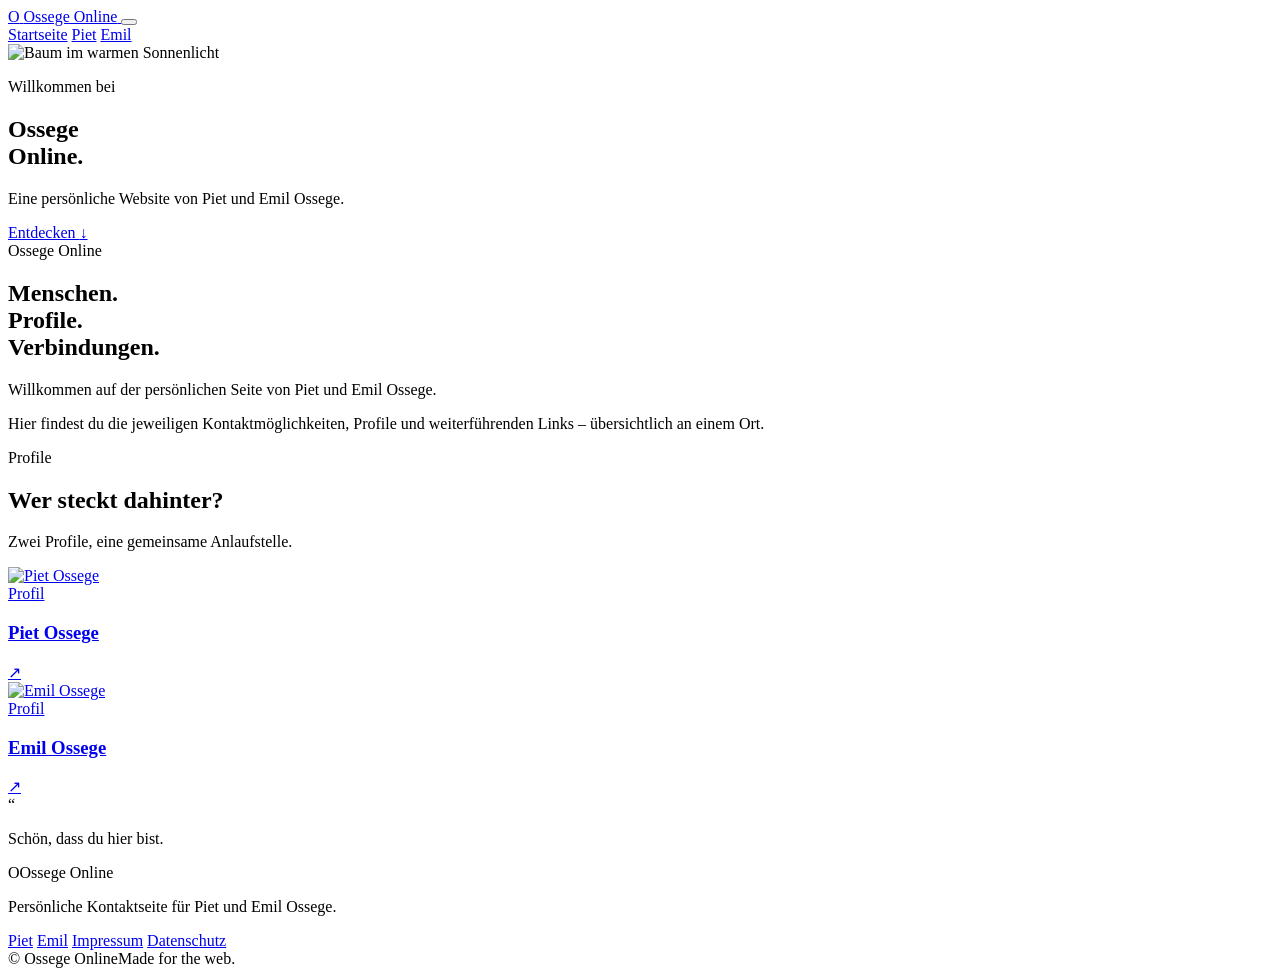
==== index.html @ 1d931904 "Add files via upload" ====
<!doctype html>
<html lang="de">
<head>
  <meta charset="utf-8">
  <meta name="viewport" content="width=device-width, initial-scale=1">
  <meta name="theme-color" content="#0b0b0c">
  <meta name="description" content="Ossege Online – die persönliche Website von Piet und Emil Ossege.">
  <title>Ossege Online</title>
  <link rel="stylesheet" href="css/style.css">
</head>
<body>
  <header class="site-header" id="site-header">
    <nav class="nav shell" aria-label="Hauptnavigation">
      <a class="brand" href="index.html" aria-label="Ossege Online Startseite">
        <span class="brand-mark" aria-hidden="true">O</span>
        <span>Ossege Online</span>
      </a>
      <button class="nav-toggle" type="button" aria-expanded="false" aria-controls="nav-links" aria-label="Menü öffnen">
        <span></span><span></span>
      </button>
      <div class="nav-links" id="nav-links">
        <a href="index.html">Startseite</a>
        <a href="kontakt-piet.html">Piet</a>
        <a href="kontakt-emil.html">Emil</a>
      </div>
    </nav>
  </header>

  <main>
    <section class="hero">
      <img class="hero-image" src="assets/images/cropped-baum.png" alt="Baum im warmen Sonnenlicht" fetchpriority="high">
      <div class="hero-scrim"></div>
      <div class="hero-content shell reveal">
        <p class="eyebrow">Willkommen bei</p>
        <h1>Ossege<br><span>Online.</span></h1>
        <p class="hero-copy">Eine persönliche Website von Piet und Emil Ossege.</p>
        <a class="pill-button pill-button-light" href="#personen">Entdecken <span aria-hidden="true">↓</span></a>
      </div>
      <div class="hero-scroll" aria-hidden="true"><span></span></div>
    </section>

    <section class="intro section shell reveal">
      <div class="section-kicker">Ossege Online</div>
      <div class="intro-grid">
        <h2>Menschen.<br>Profile.<br>Verbindungen.</h2>
        <div>
          <p class="lead">Willkommen auf der persönlichen Seite von Piet und Emil Ossege.</p>
          <p>Hier findest du die jeweiligen Kontaktmöglichkeiten, Profile und weiterführenden Links – übersichtlich an einem Ort.</p>
        </div>
      </div>
    </section>

    <section class="people section" id="personen">
      <div class="shell">
        <div class="section-heading reveal">
          <div>
            <div class="section-kicker">Profile</div>
            <h2>Wer steckt dahinter?</h2>
          </div>
          <p>Zwei Profile, eine gemeinsame Anlaufstelle.</p>
        </div>

        <div class="profile-grid">
          <a class="profile-card reveal" href="kontakt-piet.html">
            <div class="profile-image-wrap"><img src="assets/images/piet.png" alt="Piet Ossege"></div>
            <div class="profile-card-body">
              <div><span class="small-label">Profil</span><h3>Piet Ossege</h3></div>
              <span class="circle-arrow" aria-hidden="true">↗</span>
            </div>
          </a>
          <a class="profile-card reveal reveal-delay" href="kontakt-emil.html">
            <div class="profile-image-wrap"><img src="assets/images/emil.png" alt="Emil Ossege"></div>
            <div class="profile-card-body">
              <div><span class="small-label">Profil</span><h3>Emil Ossege</h3></div>
              <span class="circle-arrow" aria-hidden="true">↗</span>
            </div>
          </a>
        </div>
      </div>
    </section>

    <section class="quote section shell reveal">
      <div class="quote-card">
        <span class="quote-mark">“</span>
        <p>Schön, dass du hier bist.</p>
      </div>
    </section>
  </main>

  <footer class="footer">
    <div class="shell footer-main">
      <div>
        <div class="brand footer-brand"><span class="brand-mark">O</span><span>Ossege Online</span></div>
        <p class="footer-note">Persönliche Kontaktseite für Piet und Emil Ossege.</p>
      </div>
      <div class="footer-links">
        <a href="kontakt-piet.html">Piet</a>
        <a href="kontakt-emil.html">Emil</a>
        <a href="impressum.html">Impressum</a>
        <a href="datenschutz.html">Datenschutz</a>
      </div>
    </div>
    <div class="shell footer-bottom"><span>© <span data-year></span> Ossege Online</span><span>Made for the web.</span></div>
  </footer>

  <script src="js/main.js"></script>
</body>
</html>
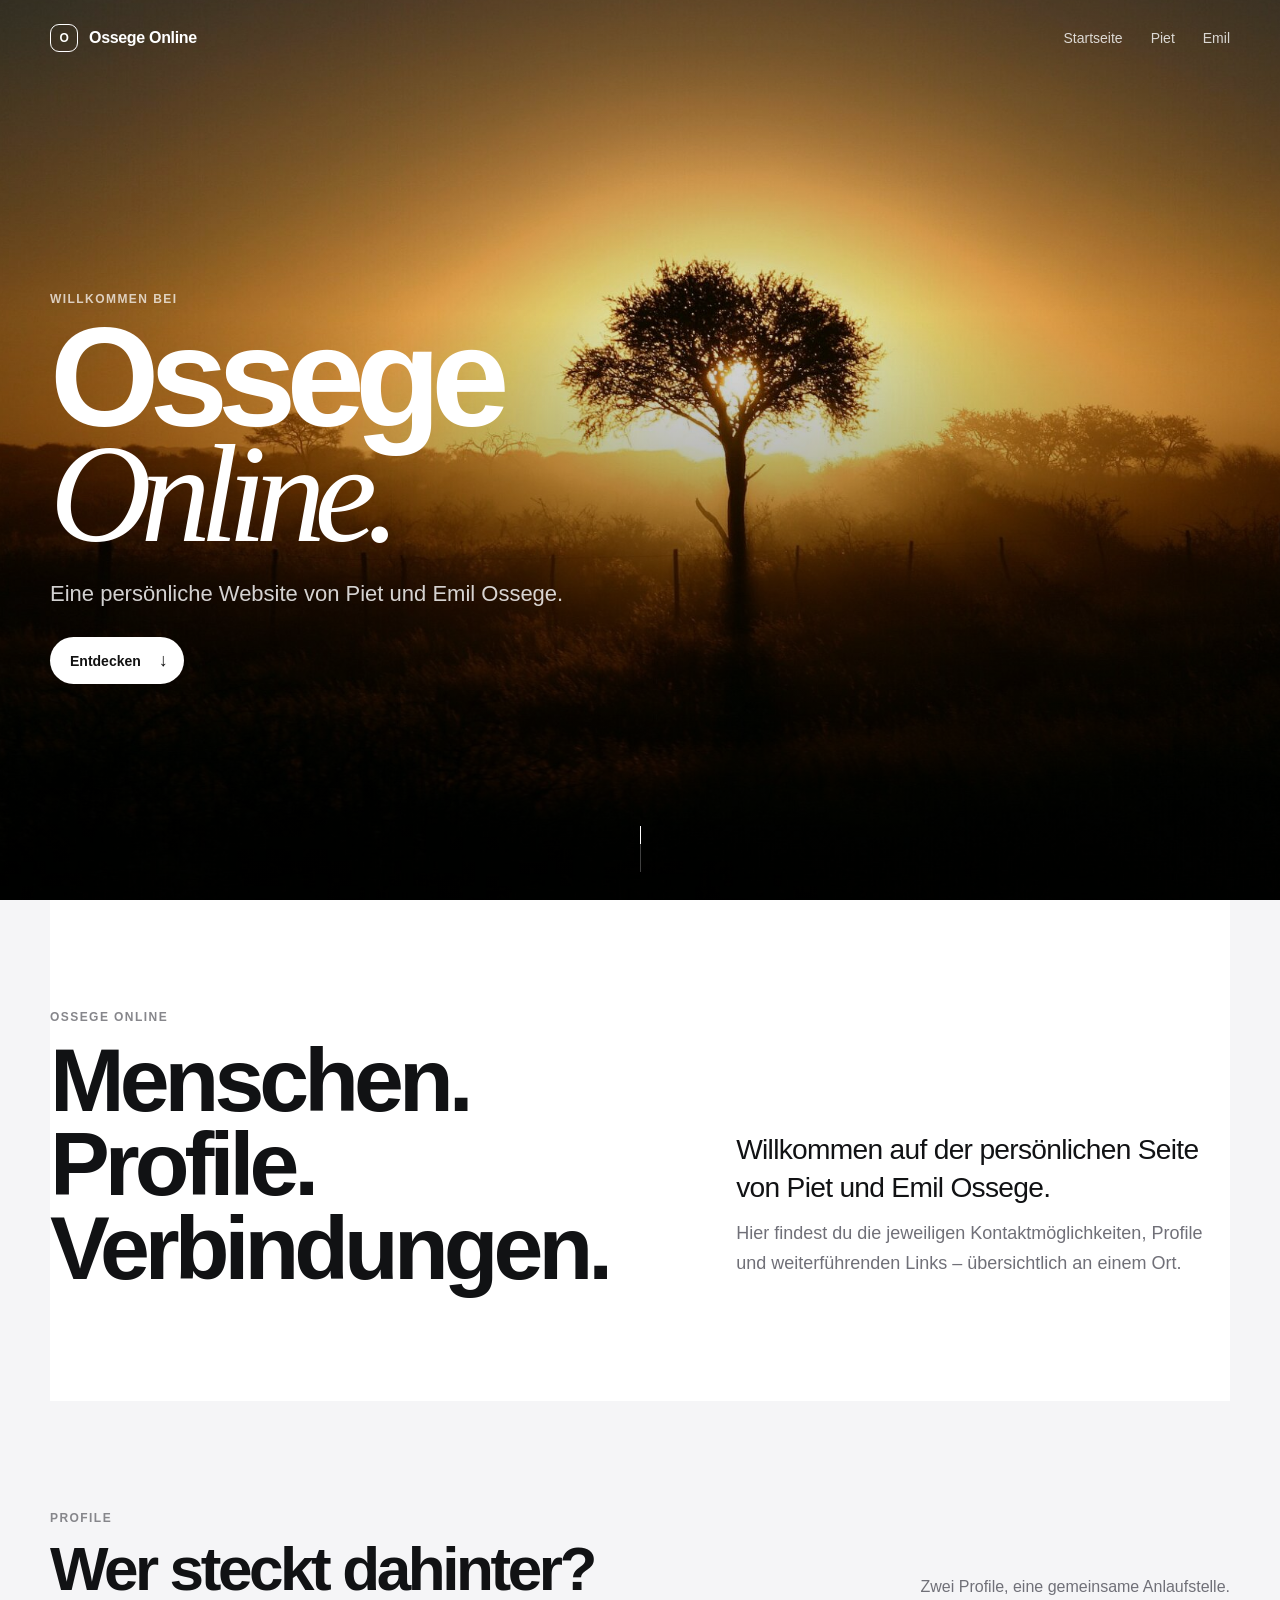
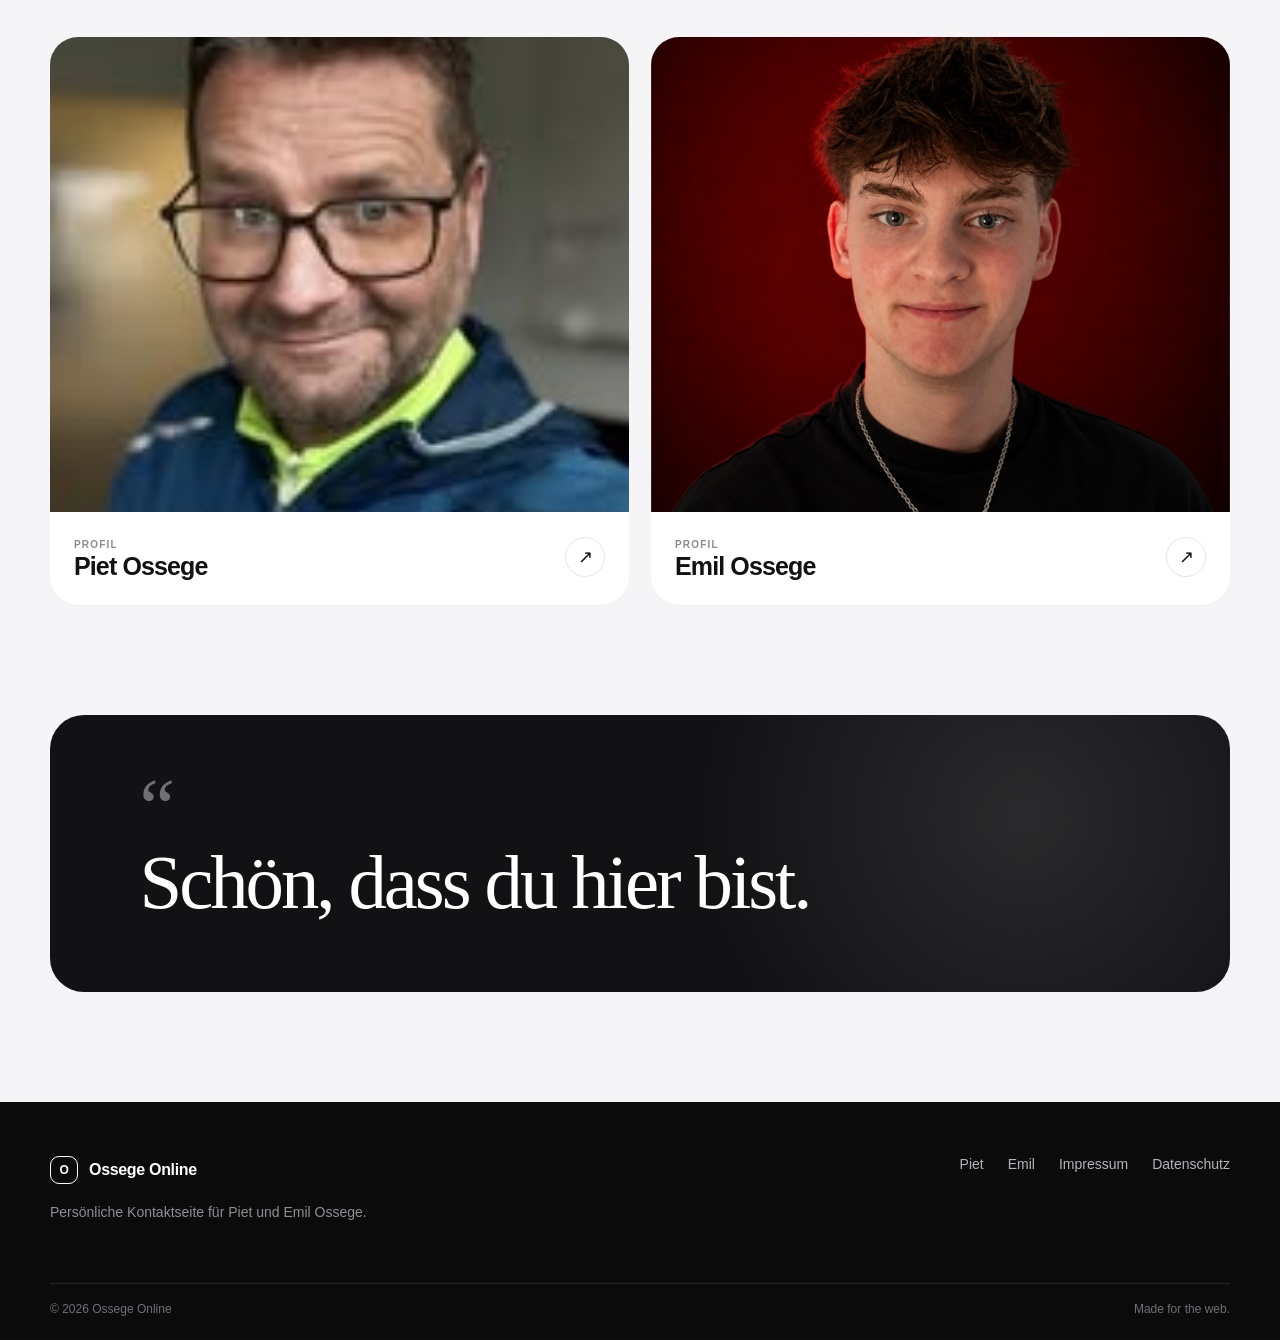
==== commit 83ad8e53: "Add files via upload" ====
--- a/index.html
+++ b/index.html
@@ -6,7 +6,7 @@
   <meta name="theme-color" content="#0b0b0c">
   <meta name="description" content="Ossege Online – die persönliche Website von Piet und Emil Ossege.">
   <title>Ossege Online</title>
-  <link rel="stylesheet" href="css/style.css">
+  <link rel="stylesheet" href="style.css">
 </head>
 <body>
   <header class="site-header" id="site-header">
@@ -28,7 +28,7 @@
 
   <main>
     <section class="hero">
-      <img class="hero-image" src="assets/images/cropped-baum.png" alt="Baum im warmen Sonnenlicht" fetchpriority="high">
+      <img class="hero-image" src="cropped-baum.png" alt="Baum im warmen Sonnenlicht" fetchpriority="high">
       <div class="hero-scrim"></div>
       <div class="hero-content shell reveal">
         <p class="eyebrow">Willkommen bei</p>
@@ -62,14 +62,14 @@
 
         <div class="profile-grid">
           <a class="profile-card reveal" href="kontakt-piet.html">
-            <div class="profile-image-wrap"><img src="assets/images/piet.png" alt="Piet Ossege"></div>
+            <div class="profile-image-wrap"><img src="piet.png" alt="Piet Ossege"></div>
             <div class="profile-card-body">
               <div><span class="small-label">Profil</span><h3>Piet Ossege</h3></div>
               <span class="circle-arrow" aria-hidden="true">↗</span>
             </div>
           </a>
           <a class="profile-card reveal reveal-delay" href="kontakt-emil.html">
-            <div class="profile-image-wrap"><img src="assets/images/emil.png" alt="Emil Ossege"></div>
+            <div class="profile-image-wrap"><img src="emil.png" alt="Emil Ossege"></div>
             <div class="profile-card-body">
               <div><span class="small-label">Profil</span><h3>Emil Ossege</h3></div>
               <span class="circle-arrow" aria-hidden="true">↗</span>
@@ -103,6 +103,6 @@
     <div class="shell footer-bottom"><span>© <span data-year></span> Ossege Online</span><span>Made for the web.</span></div>
   </footer>
 
-  <script src="js/main.js"></script>
+  <script src="main.js"></script>
 </body>
 </html>
--- a/style.css
+++ b/style.css
@@ -0,0 +1,12 @@
+:root{
+  --bg:#f5f5f7;--surface:#fff;--ink:#111214;--muted:#707078;--line:rgba(17,18,20,.10);
+  --dark:#0b0b0c;--dark-2:#161619;--white:#fff;--radius:28px;--shadow:0 24px 70px rgba(0,0,0,.10);
+  --serif:Georgia,"Times New Roman",serif;--sans:-apple-system,BlinkMacSystemFont,"SF Pro Display","SF Pro Text",Inter,Segoe UI,Roboto,Helvetica,Arial,sans-serif;
+}
+*{box-sizing:border-box}html{scroll-behavior:smooth}body{margin:0;background:var(--bg);color:var(--ink);font-family:var(--sans);-webkit-font-smoothing:antialiased}body.menu-open{overflow:hidden}img{display:block;max-width:100%}a{color:inherit;text-decoration:none}.shell{width:min(1180px,calc(100% - 48px));margin-inline:auto}.site-header{position:absolute;top:0;left:0;right:0;z-index:20;color:#fff}.site-header.solid{position:relative;background:rgba(11,11,12,.92);backdrop-filter:saturate(160%) blur(18px)}.nav{height:76px;display:flex;align-items:center;justify-content:space-between}.brand{display:inline-flex;align-items:center;gap:11px;font-weight:700;letter-spacing:-.02em}.brand-mark{width:28px;height:28px;border:1px solid currentColor;border-radius:9px;display:grid;place-items:center;font-size:12px}.nav-links{display:flex;align-items:center;gap:28px;font-size:14px;color:rgba(255,255,255,.80)}.nav-links a{transition:color .2s ease}.nav-links a:hover,.nav-links a[aria-current="page"]{color:#fff}.nav-toggle{display:none}
+.hero{position:relative;min-height:100svh;display:flex;align-items:center;overflow:hidden;background:#151515;color:#fff}.hero-image{position:absolute;inset:0;width:100%;height:100%;object-fit:cover;object-position:center center;transform:scale(1.02)}.hero-scrim{position:absolute;inset:0;background:linear-gradient(180deg,rgba(0,0,0,.28) 0%,rgba(0,0,0,.12) 35%,rgba(0,0,0,.72) 100%)}.hero-content{position:relative;z-index:1;padding-top:76px}.eyebrow,.section-kicker,.small-label{font-size:12px;font-weight:700;letter-spacing:.12em;text-transform:uppercase}.hero .eyebrow{color:rgba(255,255,255,.72);margin:0 0 14px}.hero h1{font-size:clamp(64px,11vw,144px);line-height:.82;letter-spacing:-.07em;margin:0;max-width:900px}.hero h1 span{font-family:var(--serif);font-style:italic;font-weight:400;letter-spacing:-.08em}.hero-copy{font-size:clamp(17px,2vw,22px);max-width:520px;color:rgba(255,255,255,.82);margin:30px 0}.pill-button{display:inline-flex;align-items:center;gap:18px;padding:13px 16px 13px 20px;border-radius:999px;font-size:14px;font-weight:650;transition:transform .25s ease,background .25s ease}.pill-button:hover{transform:translateY(-2px)}.pill-button-light{background:#fff;color:#111}.pill-button span{font-size:18px}.hero-scroll{position:absolute;left:50%;bottom:28px;z-index:2;width:1px;height:46px;background:rgba(255,255,255,.25);overflow:hidden}.hero-scroll span{display:block;width:100%;height:18px;background:#fff;animation:scrollLine 1.8s ease-in-out infinite}.section{padding-block:110px}.intro{background:#fff}.section-kicker{color:#86868b;margin-bottom:14px}.intro-grid{display:grid;grid-template-columns:1.05fr .95fr;gap:10vw;align-items:end}.intro h2,.section-heading h2,.contact-hero h1,.soft-panel h2,.legal h1{margin:0;letter-spacing:-.055em}.intro h2{font-size:clamp(46px,7vw,90px);line-height:.94}.intro p{font-size:18px;line-height:1.65;color:var(--muted);margin:0 0 12px}.intro .lead,.contact-hero .lead{font-size:clamp(21px,2.2vw,29px);line-height:1.35;color:var(--ink);letter-spacing:-.025em}.people{background:#f5f5f7}.section-heading{display:flex;justify-content:space-between;gap:40px;align-items:end;margin-bottom:38px}.section-heading h2{font-size:clamp(38px,5vw,62px);line-height:.98}.section-heading>p{max-width:310px;color:var(--muted);margin:0;line-height:1.5}.profile-grid{display:grid;grid-template-columns:1fr 1fr;gap:22px}.profile-card{background:#fff;border-radius:var(--radius);overflow:hidden;box-shadow:0 1px 0 rgba(0,0,0,.03);transition:transform .45s cubic-bezier(.2,.7,.2,1),box-shadow .45s ease}.profile-card:hover{transform:translateY(-7px);box-shadow:var(--shadow)}.profile-image-wrap{aspect-ratio:1.22/1;overflow:hidden;background:#ddd}.profile-image-wrap img{width:100%;height:100%;object-fit:cover;transition:transform .75s cubic-bezier(.2,.7,.2,1)}.profile-card:hover .profile-image-wrap img{transform:scale(1.035)}.profile-card-body{display:flex;justify-content:space-between;align-items:center;padding:22px 24px 24px}.small-label{color:#8a8a90;font-size:10px;margin-bottom:7px}.profile-card h3{margin:0;font-size:25px;letter-spacing:-.035em}.circle-arrow{width:40px;height:40px;border:1px solid var(--line);border-radius:50%;display:grid;place-items:center;font-size:18px;transition:transform .25s ease,background .25s ease}.profile-card:hover .circle-arrow{transform:rotate(8deg);background:#111;color:#fff}.quote{padding-top:0;background:#f5f5f7}.quote-card{background:#121214;color:#fff;border-radius:34px;padding:70px 7vw;position:relative;overflow:hidden}.quote-card:after{content:"";position:absolute;inset:auto -15% -75% auto;width:65%;aspect-ratio:1;border-radius:50%;background:radial-gradient(circle,rgba(255,255,255,.10),transparent 60%)}.quote-mark{display:block;font-family:var(--serif);font-size:80px;line-height:.55;color:rgba(255,255,255,.4)}.quote-card p{position:relative;z-index:1;margin:16px 0 0;font-family:var(--serif);font-size:clamp(38px,6vw,82px);letter-spacing:-.04em;line-height:1}
+.contact-hero{padding-top:70px;background:#fff}.contact-hero-grid{display:grid;grid-template-columns:1fr .72fr;gap:9vw;align-items:center;min-height:620px}.contact-hero h1{font-size:clamp(70px,10vw,130px);line-height:.84}.portrait-card{aspect-ratio:1/1;max-width:530px;margin-left:auto;border-radius:34px;overflow:hidden;background:#ddd;box-shadow:var(--shadow)}.portrait-card img{width:100%;height:100%;object-fit:cover}.contact-links{background:#f5f5f7}.link-list{border-top:1px solid var(--line)}.link-row{display:flex;align-items:center;justify-content:space-between;padding:22px 0;border-bottom:1px solid var(--line);font-size:clamp(20px,2.5vw,30px);letter-spacing:-.035em;transition:padding .28s ease;color:#141416}.link-row span:last-child{font-size:24px;color:#8a8a90}.link-row:hover{padding-left:10px;padding-right:10px}.contact-note{padding-top:0;background:#f5f5f7}.soft-panel{background:#fff;border-radius:34px;padding:56px}.soft-panel h2{font-size:clamp(42px,6vw,76px);line-height:.95;margin-bottom:22px}.soft-panel p{max-width:650px;color:var(--muted);font-size:18px;line-height:1.6;margin:0}
+.legal{min-height:70svh;background:#fff}.legal h1{font-size:clamp(56px,8vw,96px);line-height:.9;margin-bottom:45px}.legal-copy{max-width:760px;color:#4b4b52;font-size:17px;line-height:1.8}.legal-copy strong{color:#17171a}.footer{background:#0b0b0c;color:#fff;padding:54px 0 24px}.footer-main{display:flex;justify-content:space-between;gap:50px}.footer-brand{color:#fff}.footer-note{color:#8e8e95;max-width:340px;line-height:1.5;margin:18px 0 0;font-size:14px}.footer-links{display:flex;flex-wrap:wrap;gap:12px 24px;align-content:flex-start}.footer-links a{color:#b3b3ba;font-size:14px}.footer-links a:hover{color:#fff}.footer-bottom{margin-top:60px;padding-top:18px;border-top:1px solid rgba(255,255,255,.10);display:flex;justify-content:space-between;color:#707078;font-size:12px}
+.reveal{opacity:0;transform:translateY(24px);transition:opacity .8s ease,transform .8s cubic-bezier(.2,.65,.25,1)}.reveal.is-visible{opacity:1;transform:none}.reveal-delay{transition-delay:.10s}@keyframes scrollLine{0%{transform:translateY(-18px);opacity:0}20%{opacity:1}70%{opacity:1}100%{transform:translateY(46px);opacity:0}}
+@media(max-width:800px){.shell{width:min(100% - 32px,1180px)}.nav{height:68px}.nav-toggle{display:flex;flex-direction:column;gap:6px;border:0;background:none;color:#fff;padding:10px;cursor:pointer}.nav-toggle span{width:22px;height:1.5px;background:currentColor;transition:transform .25s ease}.nav-links{position:fixed;inset:68px 0 0;background:rgba(11,11,12,.97);backdrop-filter:blur(24px);flex-direction:column;justify-content:center;gap:26px;font-size:30px;opacity:0;pointer-events:none;transform:translateY(-10px);transition:opacity .3s ease,transform .3s ease}.nav-links.open{opacity:1;pointer-events:auto;transform:none}.nav-toggle.active span:first-child{transform:translateY(3.75px) rotate(45deg)}.nav-toggle.active span:last-child{transform:translateY(-3.75px) rotate(-45deg)}.hero h1{font-size:clamp(64px,21vw,110px)}.hero-copy{max-width:390px}.section{padding-block:82px}.intro-grid,.contact-hero-grid{grid-template-columns:1fr;gap:45px}.intro-grid h2{font-size:clamp(48px,15vw,78px)}.profile-grid{grid-template-columns:1fr}.section-heading,.footer-main{display:block}.section-heading>p{margin-top:16px}.quote-card{padding:48px 28px}.contact-hero{padding-top:65px}.portrait-card{margin:0;max-width:none;width:min(100%,580px)}.soft-panel{padding:38px 26px}.footer-links{margin-top:30px}.footer-bottom{display:block}.footer-bottom span+span{display:none}}
+@media(prefers-reduced-motion:reduce){html{scroll-behavior:auto}.reveal{opacity:1;transform:none;transition:none}.hero-scroll{display:none}*{animation:none!important;transition:none!important}}
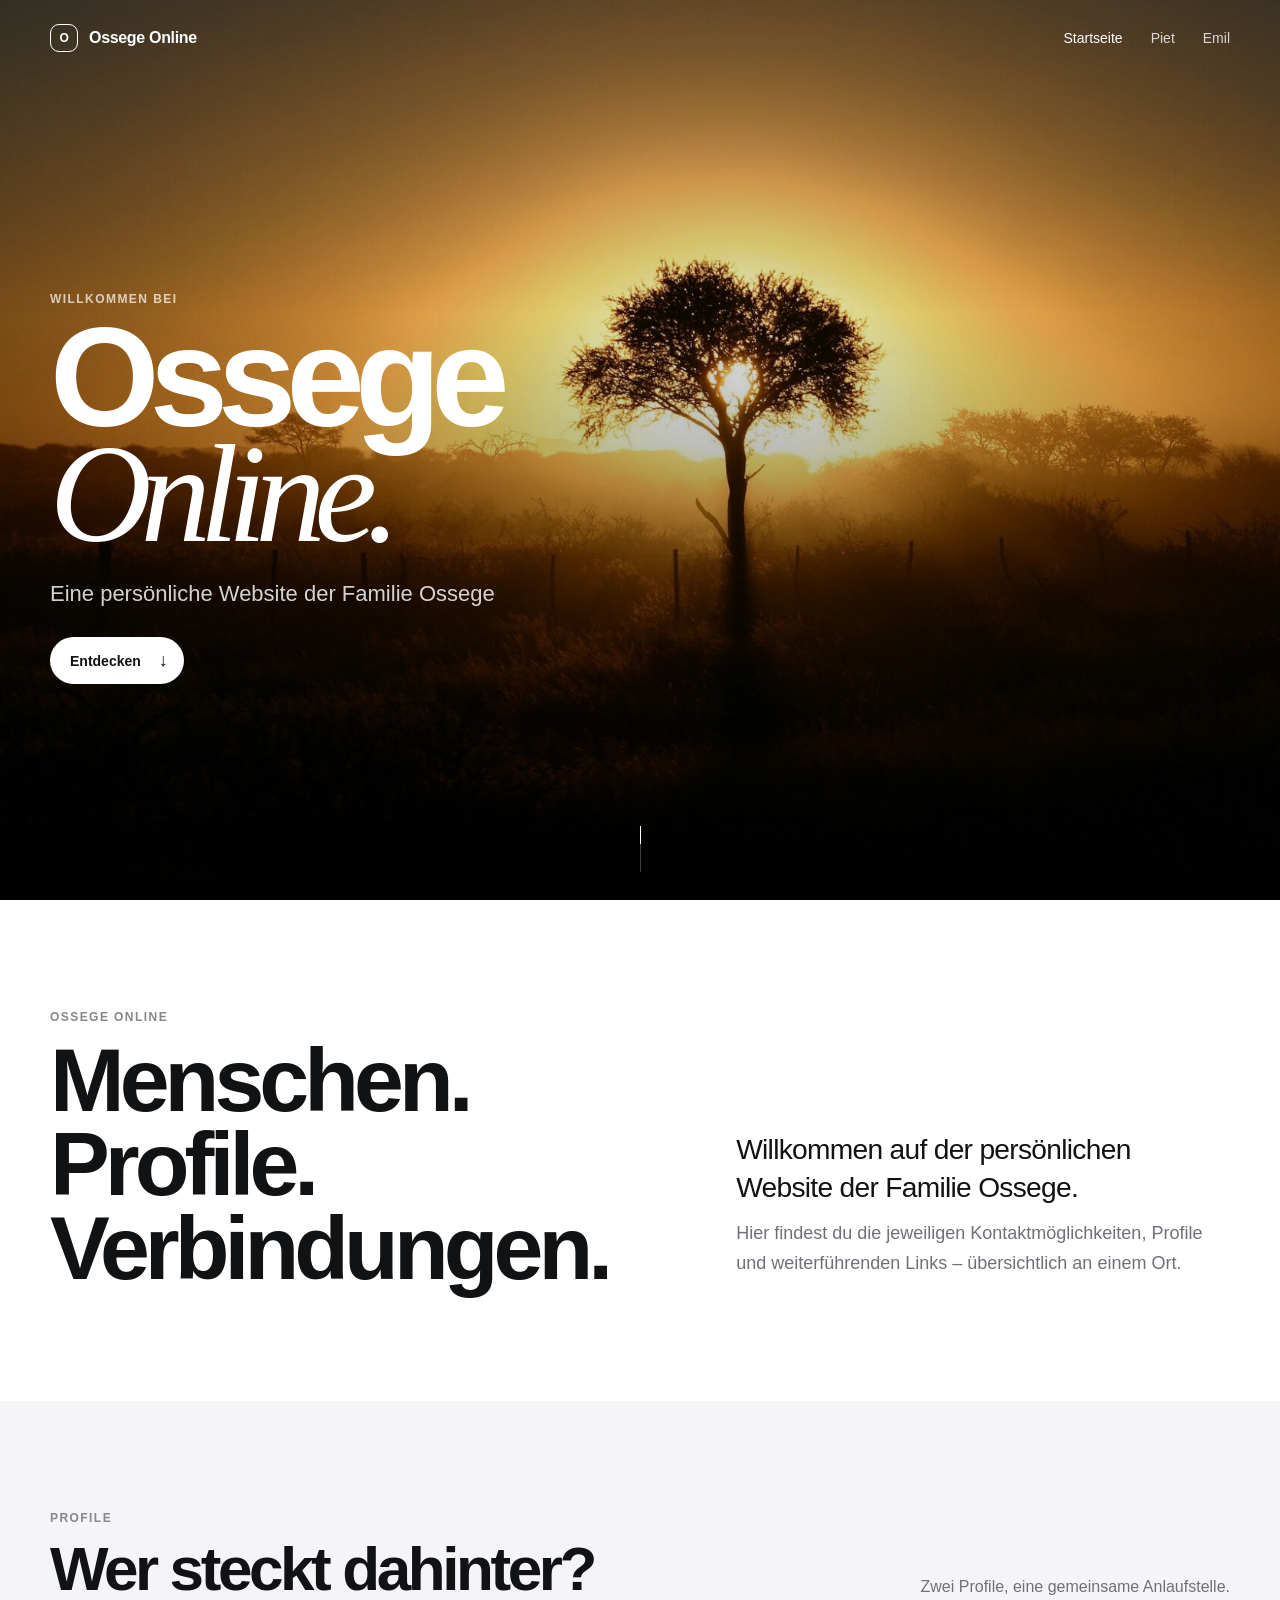
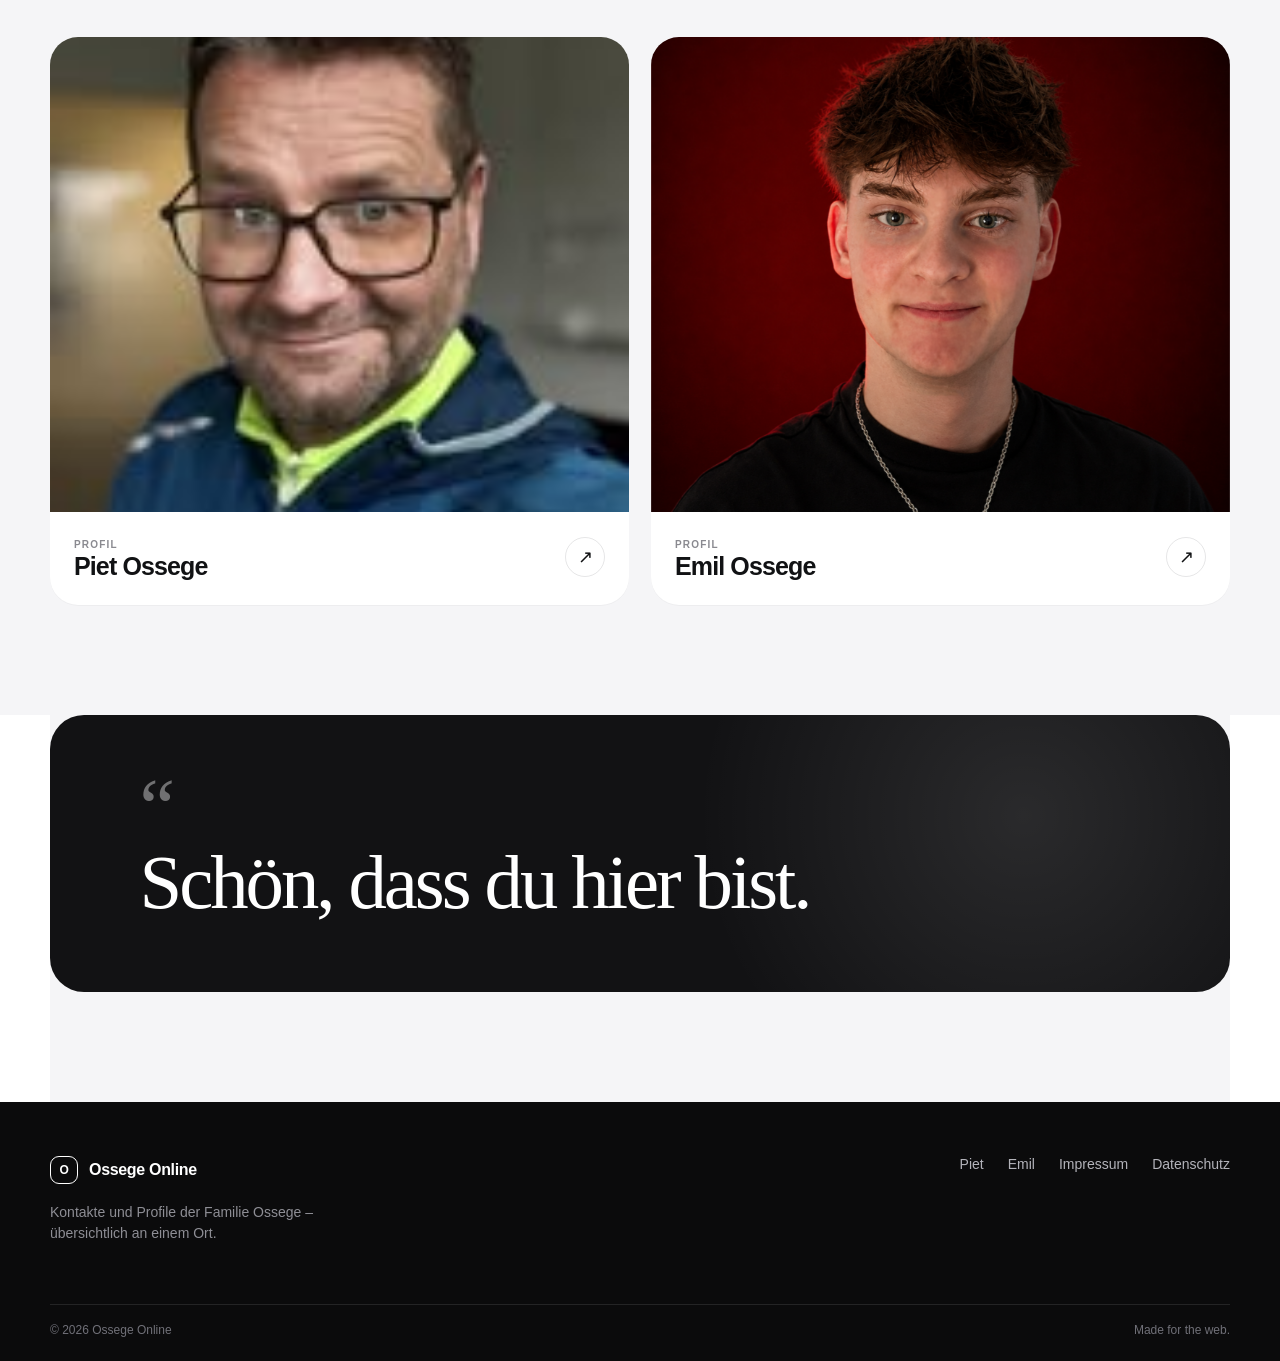
==== commit 4face073: "Add files via upload" ====
--- a/index.html
+++ b/index.html
@@ -4,7 +4,7 @@
   <meta charset="utf-8">
   <meta name="viewport" content="width=device-width, initial-scale=1">
   <meta name="theme-color" content="#0b0b0c">
-  <meta name="description" content="Ossege Online – die persönliche Website von Piet und Emil Ossege.">
+  <meta name="description" content="Ossege Online – eine persönliche Website der Familie Ossege.">
   <title>Ossege Online</title>
   <link rel="stylesheet" href="style.css">
 </head>
@@ -19,7 +19,7 @@
         <span></span><span></span>
       </button>
       <div class="nav-links" id="nav-links">
-        <a href="index.html">Startseite</a>
+        <a href="index.html" aria-current="page">Startseite</a>
         <a href="kontakt-piet.html">Piet</a>
         <a href="kontakt-emil.html">Emil</a>
       </div>
@@ -33,7 +33,7 @@
       <div class="hero-content shell reveal">
         <p class="eyebrow">Willkommen bei</p>
         <h1>Ossege<br><span>Online.</span></h1>
-        <p class="hero-copy">Eine persönliche Website von Piet und Emil Ossege.</p>
+        <p class="hero-copy">Eine persönliche Website der Familie Ossege</p>
         <a class="pill-button pill-button-light" href="#personen">Entdecken <span aria-hidden="true">↓</span></a>
       </div>
       <div class="hero-scroll" aria-hidden="true"><span></span></div>
@@ -44,7 +44,7 @@
       <div class="intro-grid">
         <h2>Menschen.<br>Profile.<br>Verbindungen.</h2>
         <div>
-          <p class="lead">Willkommen auf der persönlichen Seite von Piet und Emil Ossege.</p>
+          <p class="lead">Willkommen auf der persönlichen Website der Familie Ossege.</p>
           <p>Hier findest du die jeweiligen Kontaktmöglichkeiten, Profile und weiterführenden Links – übersichtlich an einem Ort.</p>
         </div>
       </div>
@@ -91,7 +91,7 @@
     <div class="shell footer-main">
       <div>
         <div class="brand footer-brand"><span class="brand-mark">O</span><span>Ossege Online</span></div>
-        <p class="footer-note">Persönliche Kontaktseite für Piet und Emil Ossege.</p>
+        <p class="footer-note">Kontakte und Profile der Familie Ossege – übersichtlich an einem Ort.</p>
       </div>
       <div class="footer-links">
         <a href="kontakt-piet.html">Piet</a>
--- a/style.css
+++ b/style.css
@@ -1,12 +1,161 @@
 :root{
-  --bg:#f5f5f7;--surface:#fff;--ink:#111214;--muted:#707078;--line:rgba(17,18,20,.10);
-  --dark:#0b0b0c;--dark-2:#161619;--white:#fff;--radius:28px;--shadow:0 24px 70px rgba(0,0,0,.10);
-  --serif:Georgia,"Times New Roman",serif;--sans:-apple-system,BlinkMacSystemFont,"SF Pro Display","SF Pro Text",Inter,Segoe UI,Roboto,Helvetica,Arial,sans-serif;
+  --bg:#fff;
+  --soft:#f5f5f7;
+  --surface:#fff;
+  --ink:#111214;
+  --muted:#707078;
+  --line:rgba(17,18,20,.10);
+  --dark:#0b0b0c;
+  --dark-2:#151518;
+  --white:#fff;
+  --radius:28px;
+  --shadow:0 24px 70px rgba(0,0,0,.10);
+  --serif:Georgia,"Times New Roman",serif;
+  --sans:-apple-system,BlinkMacSystemFont,"SF Pro Display","SF Pro Text",Inter,Segoe UI,Roboto,Helvetica,Arial,sans-serif;
 }
-*{box-sizing:border-box}html{scroll-behavior:smooth}body{margin:0;background:var(--bg);color:var(--ink);font-family:var(--sans);-webkit-font-smoothing:antialiased}body.menu-open{overflow:hidden}img{display:block;max-width:100%}a{color:inherit;text-decoration:none}.shell{width:min(1180px,calc(100% - 48px));margin-inline:auto}.site-header{position:absolute;top:0;left:0;right:0;z-index:20;color:#fff}.site-header.solid{position:relative;background:rgba(11,11,12,.92);backdrop-filter:saturate(160%) blur(18px)}.nav{height:76px;display:flex;align-items:center;justify-content:space-between}.brand{display:inline-flex;align-items:center;gap:11px;font-weight:700;letter-spacing:-.02em}.brand-mark{width:28px;height:28px;border:1px solid currentColor;border-radius:9px;display:grid;place-items:center;font-size:12px}.nav-links{display:flex;align-items:center;gap:28px;font-size:14px;color:rgba(255,255,255,.80)}.nav-links a{transition:color .2s ease}.nav-links a:hover,.nav-links a[aria-current="page"]{color:#fff}.nav-toggle{display:none}
-.hero{position:relative;min-height:100svh;display:flex;align-items:center;overflow:hidden;background:#151515;color:#fff}.hero-image{position:absolute;inset:0;width:100%;height:100%;object-fit:cover;object-position:center center;transform:scale(1.02)}.hero-scrim{position:absolute;inset:0;background:linear-gradient(180deg,rgba(0,0,0,.28) 0%,rgba(0,0,0,.12) 35%,rgba(0,0,0,.72) 100%)}.hero-content{position:relative;z-index:1;padding-top:76px}.eyebrow,.section-kicker,.small-label{font-size:12px;font-weight:700;letter-spacing:.12em;text-transform:uppercase}.hero .eyebrow{color:rgba(255,255,255,.72);margin:0 0 14px}.hero h1{font-size:clamp(64px,11vw,144px);line-height:.82;letter-spacing:-.07em;margin:0;max-width:900px}.hero h1 span{font-family:var(--serif);font-style:italic;font-weight:400;letter-spacing:-.08em}.hero-copy{font-size:clamp(17px,2vw,22px);max-width:520px;color:rgba(255,255,255,.82);margin:30px 0}.pill-button{display:inline-flex;align-items:center;gap:18px;padding:13px 16px 13px 20px;border-radius:999px;font-size:14px;font-weight:650;transition:transform .25s ease,background .25s ease}.pill-button:hover{transform:translateY(-2px)}.pill-button-light{background:#fff;color:#111}.pill-button span{font-size:18px}.hero-scroll{position:absolute;left:50%;bottom:28px;z-index:2;width:1px;height:46px;background:rgba(255,255,255,.25);overflow:hidden}.hero-scroll span{display:block;width:100%;height:18px;background:#fff;animation:scrollLine 1.8s ease-in-out infinite}.section{padding-block:110px}.intro{background:#fff}.section-kicker{color:#86868b;margin-bottom:14px}.intro-grid{display:grid;grid-template-columns:1.05fr .95fr;gap:10vw;align-items:end}.intro h2,.section-heading h2,.contact-hero h1,.soft-panel h2,.legal h1{margin:0;letter-spacing:-.055em}.intro h2{font-size:clamp(46px,7vw,90px);line-height:.94}.intro p{font-size:18px;line-height:1.65;color:var(--muted);margin:0 0 12px}.intro .lead,.contact-hero .lead{font-size:clamp(21px,2.2vw,29px);line-height:1.35;color:var(--ink);letter-spacing:-.025em}.people{background:#f5f5f7}.section-heading{display:flex;justify-content:space-between;gap:40px;align-items:end;margin-bottom:38px}.section-heading h2{font-size:clamp(38px,5vw,62px);line-height:.98}.section-heading>p{max-width:310px;color:var(--muted);margin:0;line-height:1.5}.profile-grid{display:grid;grid-template-columns:1fr 1fr;gap:22px}.profile-card{background:#fff;border-radius:var(--radius);overflow:hidden;box-shadow:0 1px 0 rgba(0,0,0,.03);transition:transform .45s cubic-bezier(.2,.7,.2,1),box-shadow .45s ease}.profile-card:hover{transform:translateY(-7px);box-shadow:var(--shadow)}.profile-image-wrap{aspect-ratio:1.22/1;overflow:hidden;background:#ddd}.profile-image-wrap img{width:100%;height:100%;object-fit:cover;transition:transform .75s cubic-bezier(.2,.7,.2,1)}.profile-card:hover .profile-image-wrap img{transform:scale(1.035)}.profile-card-body{display:flex;justify-content:space-between;align-items:center;padding:22px 24px 24px}.small-label{color:#8a8a90;font-size:10px;margin-bottom:7px}.profile-card h3{margin:0;font-size:25px;letter-spacing:-.035em}.circle-arrow{width:40px;height:40px;border:1px solid var(--line);border-radius:50%;display:grid;place-items:center;font-size:18px;transition:transform .25s ease,background .25s ease}.profile-card:hover .circle-arrow{transform:rotate(8deg);background:#111;color:#fff}.quote{padding-top:0;background:#f5f5f7}.quote-card{background:#121214;color:#fff;border-radius:34px;padding:70px 7vw;position:relative;overflow:hidden}.quote-card:after{content:"";position:absolute;inset:auto -15% -75% auto;width:65%;aspect-ratio:1;border-radius:50%;background:radial-gradient(circle,rgba(255,255,255,.10),transparent 60%)}.quote-mark{display:block;font-family:var(--serif);font-size:80px;line-height:.55;color:rgba(255,255,255,.4)}.quote-card p{position:relative;z-index:1;margin:16px 0 0;font-family:var(--serif);font-size:clamp(38px,6vw,82px);letter-spacing:-.04em;line-height:1}
-.contact-hero{padding-top:70px;background:#fff}.contact-hero-grid{display:grid;grid-template-columns:1fr .72fr;gap:9vw;align-items:center;min-height:620px}.contact-hero h1{font-size:clamp(70px,10vw,130px);line-height:.84}.portrait-card{aspect-ratio:1/1;max-width:530px;margin-left:auto;border-radius:34px;overflow:hidden;background:#ddd;box-shadow:var(--shadow)}.portrait-card img{width:100%;height:100%;object-fit:cover}.contact-links{background:#f5f5f7}.link-list{border-top:1px solid var(--line)}.link-row{display:flex;align-items:center;justify-content:space-between;padding:22px 0;border-bottom:1px solid var(--line);font-size:clamp(20px,2.5vw,30px);letter-spacing:-.035em;transition:padding .28s ease;color:#141416}.link-row span:last-child{font-size:24px;color:#8a8a90}.link-row:hover{padding-left:10px;padding-right:10px}.contact-note{padding-top:0;background:#f5f5f7}.soft-panel{background:#fff;border-radius:34px;padding:56px}.soft-panel h2{font-size:clamp(42px,6vw,76px);line-height:.95;margin-bottom:22px}.soft-panel p{max-width:650px;color:var(--muted);font-size:18px;line-height:1.6;margin:0}
-.legal{min-height:70svh;background:#fff}.legal h1{font-size:clamp(56px,8vw,96px);line-height:.9;margin-bottom:45px}.legal-copy{max-width:760px;color:#4b4b52;font-size:17px;line-height:1.8}.legal-copy strong{color:#17171a}.footer{background:#0b0b0c;color:#fff;padding:54px 0 24px}.footer-main{display:flex;justify-content:space-between;gap:50px}.footer-brand{color:#fff}.footer-note{color:#8e8e95;max-width:340px;line-height:1.5;margin:18px 0 0;font-size:14px}.footer-links{display:flex;flex-wrap:wrap;gap:12px 24px;align-content:flex-start}.footer-links a{color:#b3b3ba;font-size:14px}.footer-links a:hover{color:#fff}.footer-bottom{margin-top:60px;padding-top:18px;border-top:1px solid rgba(255,255,255,.10);display:flex;justify-content:space-between;color:#707078;font-size:12px}
-.reveal{opacity:0;transform:translateY(24px);transition:opacity .8s ease,transform .8s cubic-bezier(.2,.65,.25,1)}.reveal.is-visible{opacity:1;transform:none}.reveal-delay{transition-delay:.10s}@keyframes scrollLine{0%{transform:translateY(-18px);opacity:0}20%{opacity:1}70%{opacity:1}100%{transform:translateY(46px);opacity:0}}
-@media(max-width:800px){.shell{width:min(100% - 32px,1180px)}.nav{height:68px}.nav-toggle{display:flex;flex-direction:column;gap:6px;border:0;background:none;color:#fff;padding:10px;cursor:pointer}.nav-toggle span{width:22px;height:1.5px;background:currentColor;transition:transform .25s ease}.nav-links{position:fixed;inset:68px 0 0;background:rgba(11,11,12,.97);backdrop-filter:blur(24px);flex-direction:column;justify-content:center;gap:26px;font-size:30px;opacity:0;pointer-events:none;transform:translateY(-10px);transition:opacity .3s ease,transform .3s ease}.nav-links.open{opacity:1;pointer-events:auto;transform:none}.nav-toggle.active span:first-child{transform:translateY(3.75px) rotate(45deg)}.nav-toggle.active span:last-child{transform:translateY(-3.75px) rotate(-45deg)}.hero h1{font-size:clamp(64px,21vw,110px)}.hero-copy{max-width:390px}.section{padding-block:82px}.intro-grid,.contact-hero-grid{grid-template-columns:1fr;gap:45px}.intro-grid h2{font-size:clamp(48px,15vw,78px)}.profile-grid{grid-template-columns:1fr}.section-heading,.footer-main{display:block}.section-heading>p{margin-top:16px}.quote-card{padding:48px 28px}.contact-hero{padding-top:65px}.portrait-card{margin:0;max-width:none;width:min(100%,580px)}.soft-panel{padding:38px 26px}.footer-links{margin-top:30px}.footer-bottom{display:block}.footer-bottom span+span{display:none}}
+*{box-sizing:border-box}
+html{scroll-behavior:smooth}
+body{margin:0;background:var(--bg);color:var(--ink);font-family:var(--sans);-webkit-font-smoothing:antialiased}
+body.menu-open{overflow:hidden}
+img{display:block;max-width:100%}
+a{color:inherit;text-decoration:none}
+button{font:inherit}
+.shell{width:min(1180px,calc(100% - 48px));margin-inline:auto}
+.site-header{position:absolute;top:0;left:0;right:0;z-index:20;color:#fff}
+.site-header.solid{position:relative;background:rgba(11,11,12,.94);backdrop-filter:saturate(160%) blur(18px)}
+.nav{height:76px;display:flex;align-items:center;justify-content:space-between}
+.brand{display:inline-flex;align-items:center;gap:11px;font-weight:700;letter-spacing:-.02em}
+.brand-mark{width:28px;height:28px;border:1px solid currentColor;border-radius:9px;display:grid;place-items:center;font-size:12px}
+.nav-links{display:flex;align-items:center;gap:28px;font-size:14px;color:rgba(255,255,255,.80)}
+.nav-links a{transition:color .2s ease}
+.nav-links a:hover,.nav-links a[aria-current="page"]{color:#fff}
+.nav-toggle{display:none}
+.hero{position:relative;min-height:100svh;display:flex;align-items:center;overflow:hidden;background:#151515;color:#fff}
+.hero-image{position:absolute;inset:0;width:100%;height:100%;object-fit:cover;object-position:center center;transform:scale(1.02)}
+.hero-scrim{position:absolute;inset:0;background:linear-gradient(180deg,rgba(0,0,0,.28) 0%,rgba(0,0,0,.12) 35%,rgba(0,0,0,.72) 100%)}
+.hero-content{position:relative;z-index:1;padding-top:76px}
+.eyebrow,.section-kicker,.small-label{font-size:12px;font-weight:700;letter-spacing:.12em;text-transform:uppercase}
+.hero .eyebrow{color:rgba(255,255,255,.72);margin:0 0 14px}
+.hero h1{font-size:clamp(64px,11vw,144px);line-height:.82;letter-spacing:-.07em;margin:0;max-width:900px}
+.hero h1 span{font-family:var(--serif);font-style:italic;font-weight:400;letter-spacing:-.08em}
+.hero-copy{font-size:clamp(17px,2vw,22px);max-width:520px;color:rgba(255,255,255,.82);margin:30px 0}
+.pill-button{display:inline-flex;align-items:center;gap:18px;padding:13px 16px 13px 20px;border-radius:999px;font-size:14px;font-weight:650;transition:transform .25s ease,background .25s ease,color .25s ease}
+.pill-button:hover{transform:translateY(-2px)}
+.pill-button-light{background:#fff;color:#111}
+.pill-button-dark{background:#fff;color:#111}
+.pill-button span{font-size:18px}
+.hero-scroll{position:absolute;left:50%;bottom:28px;z-index:2;width:1px;height:46px;background:rgba(255,255,255,.25);overflow:hidden}
+.hero-scroll span{display:block;width:100%;height:18px;background:#fff;animation:scrollLine 1.8s ease-in-out infinite}
+.section{padding-block:110px}
+.intro{background:#fff}
+.section-kicker{color:#86868b;margin-bottom:14px}
+.intro-grid{display:grid;grid-template-columns:1.05fr .95fr;gap:10vw;align-items:end}
+.intro h2,.section-heading h2,.contact-hero h1,.soft-panel h2,.legal h1{margin:0;letter-spacing:-.055em}
+.intro h2{font-size:clamp(46px,7vw,90px);line-height:.94}
+.intro p{font-size:18px;line-height:1.65;color:var(--muted);margin:0 0 12px}
+.intro .lead,.contact-hero .lead{font-size:clamp(21px,2.2vw,29px);line-height:1.35;color:var(--ink);letter-spacing:-.025em}
+.people{background:var(--soft)}
+.section-heading{display:flex;justify-content:space-between;gap:40px;align-items:end;margin-bottom:38px}
+.section-heading h2{font-size:clamp(38px,5vw,62px);line-height:.98}
+.section-heading>p{max-width:310px;color:var(--muted);margin:0;line-height:1.5}
+.profile-grid{display:grid;grid-template-columns:1fr 1fr;gap:22px}
+.profile-card{background:#fff;border-radius:var(--radius);overflow:hidden;box-shadow:0 1px 0 rgba(0,0,0,.03);transition:transform .45s cubic-bezier(.2,.7,.2,1),box-shadow .45s ease}
+.profile-card:hover{transform:translateY(-7px);box-shadow:var(--shadow)}
+.profile-image-wrap{aspect-ratio:1.22/1;overflow:hidden;background:#ddd}
+.profile-image-wrap img{width:100%;height:100%;object-fit:cover;transition:transform .75s cubic-bezier(.2,.7,.2,1)}
+.profile-card:hover .profile-image-wrap img{transform:scale(1.035)}
+.profile-card-body{display:flex;justify-content:space-between;align-items:center;padding:22px 24px 24px}
+.small-label{color:#8a8a90;font-size:10px;margin-bottom:7px}
+.profile-card h3{margin:0;font-size:25px;letter-spacing:-.035em}
+.circle-arrow{width:40px;height:40px;border:1px solid var(--line);border-radius:50%;display:grid;place-items:center;font-size:18px;transition:transform .25s ease,background .25s ease}
+.profile-card:hover .circle-arrow{transform:rotate(8deg);background:#111;color:#fff}
+.quote{padding-top:0;background:var(--soft)}
+.quote-card{background:#121214;color:#fff;border-radius:34px;padding:70px 7vw;position:relative;overflow:hidden}
+.quote-card:after{content:"";position:absolute;inset:auto -15% -75% auto;width:65%;aspect-ratio:1;border-radius:50%;background:radial-gradient(circle,rgba(255,255,255,.10),transparent 60%)}
+.quote-mark{display:block;font-family:var(--serif);font-size:80px;line-height:.55;color:rgba(255,255,255,.4)}
+.quote-card p{position:relative;z-index:1;margin:16px 0 0;font-family:var(--serif);font-size:clamp(38px,6vw,82px);letter-spacing:-.04em;line-height:1}
+
+.subpage{background:#fff}
+.contact-hero{padding-top:72px;background:#fff}
+.contact-hero-grid{display:grid;grid-template-columns:minmax(0,1fr) minmax(380px,.72fr);gap:7vw;align-items:center;min-height:660px}
+.contact-copy{min-width:0}
+.contact-hero h1{font-size:clamp(70px,10vw,130px);line-height:.84}
+.portrait-card{aspect-ratio:1/1;max-width:530px;margin-left:auto;border-radius:34px;overflow:hidden;background:#ddd;box-shadow:var(--shadow)}
+.portrait-card img{width:100%;height:100%;object-fit:cover}
+.contact-info-grid{display:grid;grid-template-columns:1fr 1fr;gap:10px;margin-top:24px;max-width:760px}
+.info-card{position:relative;display:flex;flex-direction:column;gap:6px;padding:17px 44px 18px 18px;border:1px solid var(--line);border-radius:18px;background:#fafafa;transition:transform .25s ease,background .25s ease,border-color .25s ease}
+.info-card:hover{transform:translateY(-2px);background:#f4f4f4;border-color:rgba(17,18,20,.18)}
+.info-card strong{font-size:15px;letter-spacing:-.02em}
+.info-arrow{position:absolute;right:16px;top:50%;transform:translateY(-50%);font-size:17px;color:#85858c}
+.inline-links-label{margin-top:28px;margin-bottom:10px;font-size:12px;font-weight:700;letter-spacing:.12em;text-transform:uppercase;color:#86868b}
+.inline-links{display:grid;grid-template-columns:repeat(2,minmax(0,1fr));gap:8px;max-width:760px}
+.inline-links a{display:flex;align-items:center;justify-content:space-between;gap:12px;padding:14px 15px;border:1px solid var(--line);border-radius:15px;background:#fff;font-size:15px;transition:transform .22s ease,background .22s ease,border-color .22s ease}
+.inline-links a:hover{transform:translateY(-2px);background:#f7f7f7;border-color:rgba(17,18,20,.17)}
+.inline-links a span:last-child{font-size:16px;color:#83838a}
+.compact-callout{padding-top:0}
+.soft-panel{background:#fff;border-radius:34px;padding:44px 48px}
+.soft-panel h2{font-size:clamp(40px,5.5vw,72px);line-height:.95}
+.soft-panel-dark{background:#121214;color:#fff;display:flex;align-items:center;justify-content:space-between;gap:35px}
+.on-dark{color:rgba(255,255,255,.55)}
+
+.legal{background:#fff;min-height:70svh}
+.legal h1{font-size:clamp(56px,8vw,96px);line-height:.9;margin-bottom:46px}
+.legal-copy{max-width:820px;color:#4b4b52;font-size:16px;line-height:1.78}
+.legal-copy h2{font-size:29px;letter-spacing:-.03em;color:#151518;margin:42px 0 18px}
+.legal-copy h3{font-size:19px;color:#17171a;margin:32px 0 10px}
+.legal-copy h4{font-size:17px;color:#17171a;margin:25px 0 8px}
+.legal-copy p{margin:0 0 18px}
+.legal-copy a{text-decoration:underline;text-underline-offset:3px}
+.legal-copy ul{padding-left:22px;margin:0 0 20px}
+.legal-copy li{padding-left:5px;margin-bottom:10px}
+.legal-divider{height:1px;background:var(--line);margin:40px 0}
+
+.footer{background:#0b0b0c;color:#fff;padding:54px 0 24px}
+.footer-main{display:flex;justify-content:space-between;gap:50px}
+.footer-brand{color:#fff}
+.footer-note{color:#8e8e95;max-width:340px;line-height:1.5;margin:18px 0 0;font-size:14px}
+.footer-links{display:flex;flex-wrap:wrap;gap:12px 24px;align-content:flex-start}
+.footer-links a{color:#b3b3ba;font-size:14px}
+.footer-links a:hover{color:#fff}
+.footer-bottom{margin-top:60px;padding-top:18px;border-top:1px solid rgba(255,255,255,.10);display:flex;justify-content:space-between;color:#707078;font-size:12px}
+.reveal{opacity:0;transform:translateY(24px);transition:opacity .8s ease,transform .8s cubic-bezier(.2,.65,.25,1)}
+.reveal.is-visible{opacity:1;transform:none}
+.reveal-delay{transition-delay:.10s}
+@keyframes scrollLine{0%{transform:translateY(-18px);opacity:0}20%{opacity:1}70%{opacity:1}100%{transform:translateY(46px);opacity:0}}
+
+@media(max-width:900px){
+  .contact-hero-grid{grid-template-columns:1fr;gap:38px;min-height:0}
+  .portrait-card{order:2;margin:0;max-width:680px;width:100%;justify-self:start}
+  .contact-copy{order:1}
+}
+@media(max-width:800px){
+  .shell{width:min(100% - 32px,1180px)}
+  .nav{height:68px}
+  .nav-toggle{display:flex;flex-direction:column;gap:6px;border:0;background:none;color:#fff;padding:10px;cursor:pointer}
+  .nav-toggle span{width:22px;height:1.5px;background:currentColor;transition:transform .25s ease}
+  .nav-links{position:fixed;inset:68px 0 0;background:rgba(11,11,12,.97);backdrop-filter:blur(24px);flex-direction:column;justify-content:center;gap:26px;font-size:30px;opacity:0;pointer-events:none;transform:translateY(-10px);transition:opacity .3s ease,transform .3s ease}
+  .nav-links.open{opacity:1;pointer-events:auto;transform:none}
+  .nav-toggle.active span:first-child{transform:translateY(3.75px) rotate(45deg)}
+  .nav-toggle.active span:last-child{transform:translateY(-3.75px) rotate(-45deg)}
+  .hero h1{font-size:clamp(64px,21vw,110px)}
+  .hero-copy{max-width:390px}
+  .section{padding-block:82px}
+  .intro-grid{grid-template-columns:1fr;gap:45px}
+  .intro-grid h2{font-size:clamp(48px,15vw,78px)}
+  .profile-grid{grid-template-columns:1fr}
+  .section-heading,.footer-main{display:block}
+  .section-heading>p{margin-top:16px}
+  .quote-card{padding:48px 28px}
+  .contact-hero{padding-top:65px}
+  .contact-hero h1{font-size:clamp(64px,18vw,108px)}
+  .contact-info-grid{grid-template-columns:1fr}
+  .inline-links{grid-template-columns:1fr}
+  .soft-panel{padding:36px 26px}
+  .soft-panel-dark{display:block}
+  .soft-panel-dark .pill-button{margin-top:28px}
+  .footer-links{margin-top:30px}
+  .footer-bottom{display:block}
+  .footer-bottom span+span{display:none}
+}
+@media(max-width:520px){.contact-hero-grid{gap:28px}.portrait-card{border-radius:26px}.info-card{padding-right:40px}}
 @media(prefers-reduced-motion:reduce){html{scroll-behavior:auto}.reveal{opacity:1;transform:none;transition:none}.hero-scroll{display:none}*{animation:none!important;transition:none!important}}
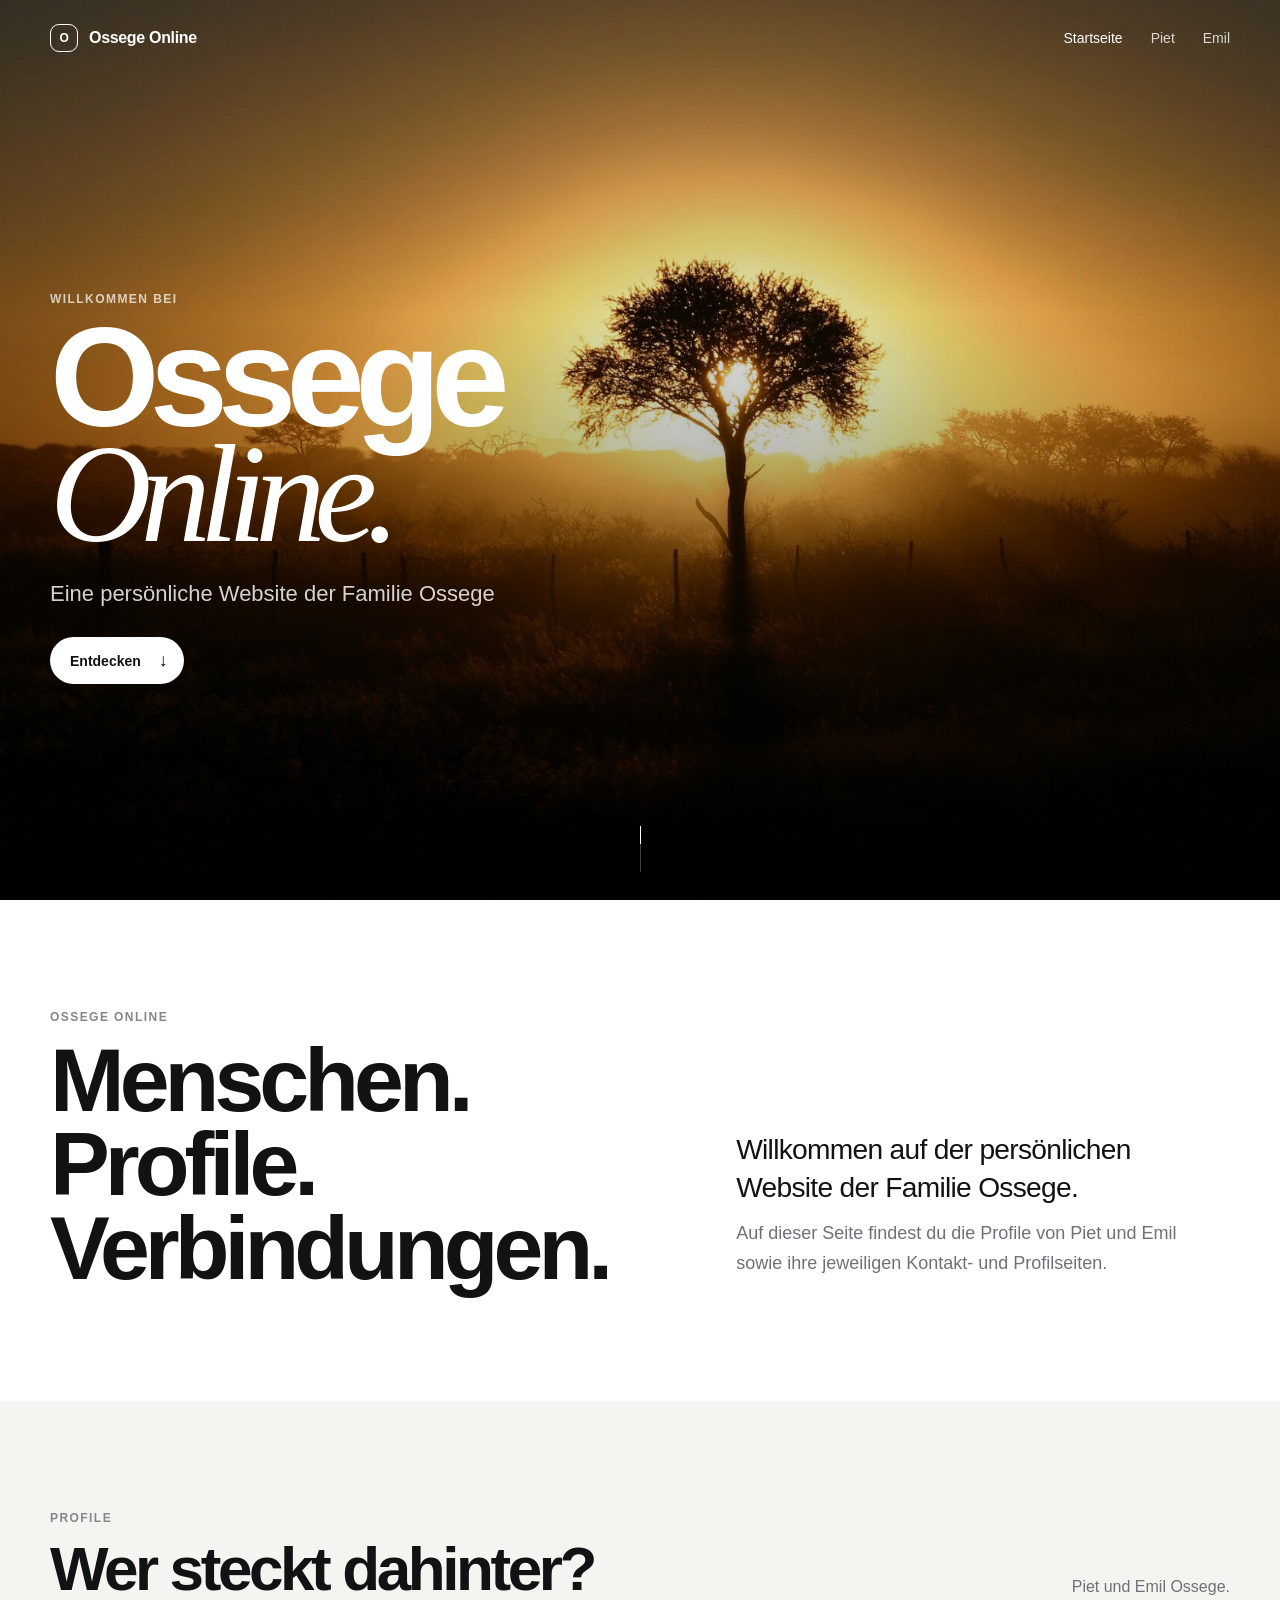
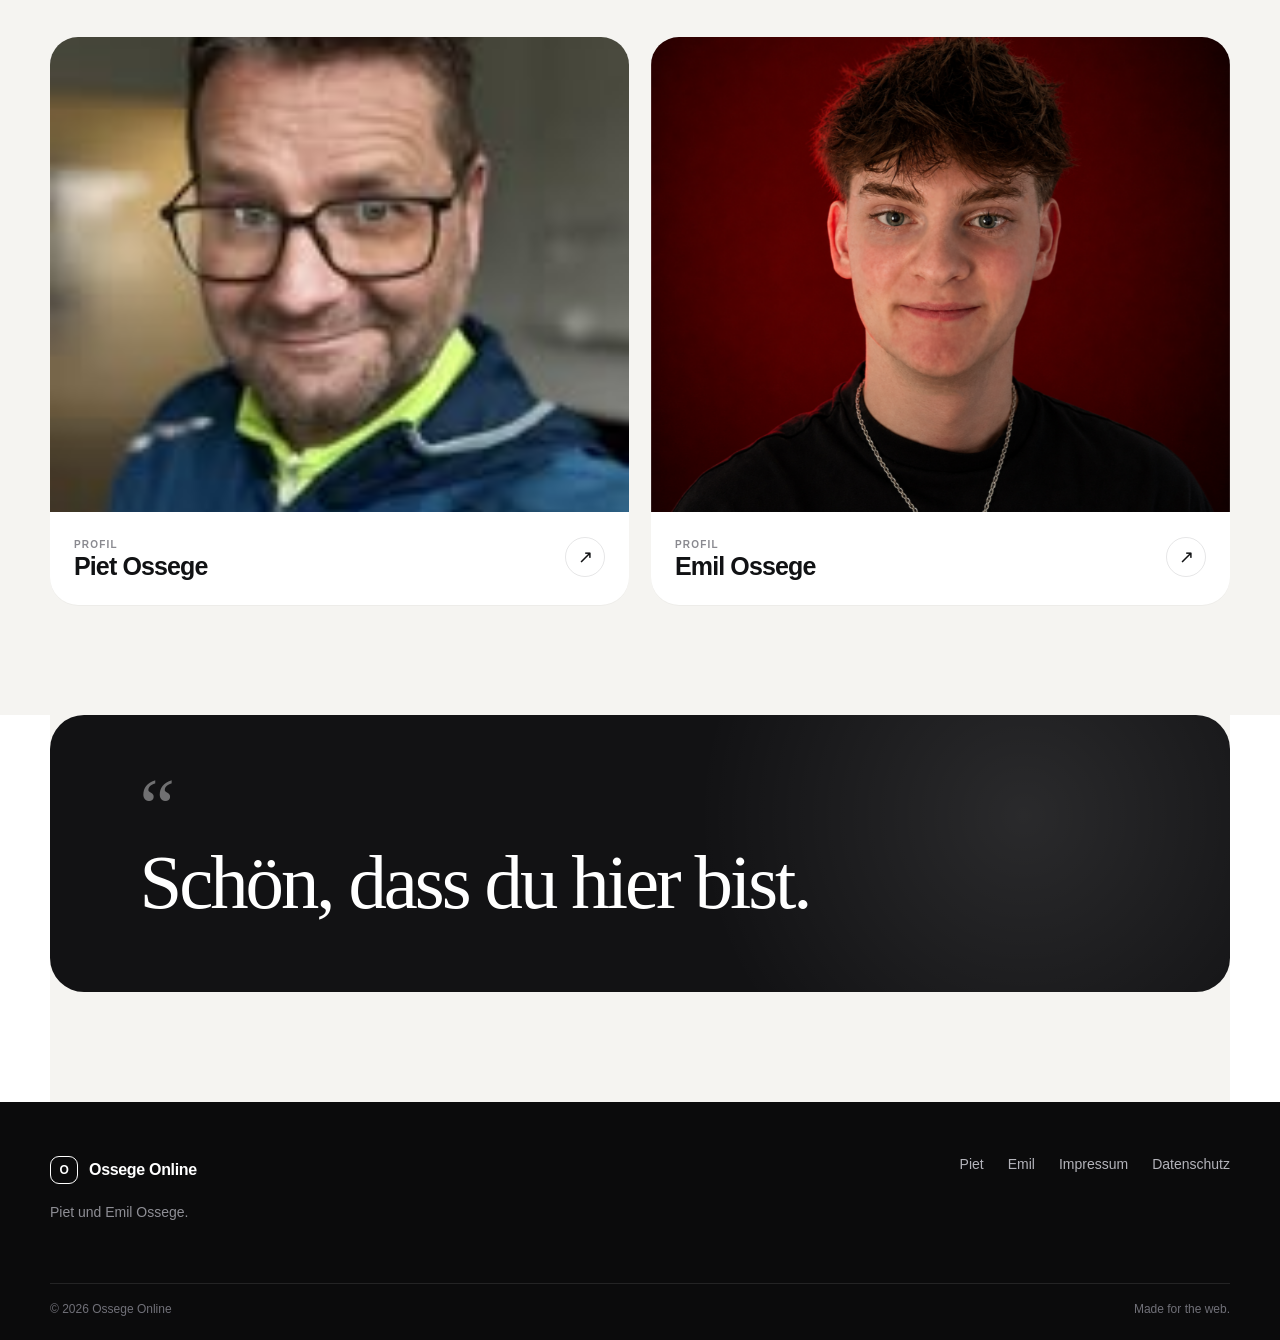
==== commit 7e5103c7: "Add files via upload" ====
--- a/index.html
+++ b/index.html
@@ -45,7 +45,7 @@
         <h2>Menschen.<br>Profile.<br>Verbindungen.</h2>
         <div>
           <p class="lead">Willkommen auf der persönlichen Website der Familie Ossege.</p>
-          <p>Hier findest du die jeweiligen Kontaktmöglichkeiten, Profile und weiterführenden Links – übersichtlich an einem Ort.</p>
+          <p>Auf dieser Seite findest du die Profile von Piet und Emil sowie ihre jeweiligen Kontakt- und Profilseiten.</p>
         </div>
       </div>
     </section>
@@ -57,7 +57,7 @@
             <div class="section-kicker">Profile</div>
             <h2>Wer steckt dahinter?</h2>
           </div>
-          <p>Zwei Profile, eine gemeinsame Anlaufstelle.</p>
+          <p>Piet und Emil Ossege.</p>
         </div>
 
         <div class="profile-grid">
@@ -91,7 +91,7 @@
     <div class="shell footer-main">
       <div>
         <div class="brand footer-brand"><span class="brand-mark">O</span><span>Ossege Online</span></div>
-        <p class="footer-note">Kontakte und Profile der Familie Ossege – übersichtlich an einem Ort.</p>
+        <p class="footer-note">Piet und Emil Ossege.</p>
       </div>
       <div class="footer-links">
         <a href="kontakt-piet.html">Piet</a>
--- a/style.css
+++ b/style.css
@@ -1,6 +1,6 @@
 :root{
   --bg:#fff;
-  --soft:#f5f5f7;
+  --soft:#f5f4f1;
   --surface:#fff;
   --ink:#111214;
   --muted:#707078;
@@ -75,30 +75,32 @@
 .quote-mark{display:block;font-family:var(--serif);font-size:80px;line-height:.55;color:rgba(255,255,255,.4)}
 .quote-card p{position:relative;z-index:1;margin:16px 0 0;font-family:var(--serif);font-size:clamp(38px,6vw,82px);letter-spacing:-.04em;line-height:1}
 
-.subpage{background:#fff}
-.contact-hero{padding-top:72px;background:#fff}
-.contact-hero-grid{display:grid;grid-template-columns:minmax(0,1fr) minmax(380px,.72fr);gap:7vw;align-items:center;min-height:660px}
+.subpage{background:#f4f2ed;background-image:radial-gradient(circle at 78% 8%,rgba(205,154,79,.12),transparent 24%),linear-gradient(180deg,#f0ede7 0%,#f7f6f3 22%,#f4f2ed 100%)}
+.contact-hero{padding-top:72px;background:transparent;position:relative}
+.contact-hero:before{content:"";position:absolute;left:50%;top:0;width:min(900px,70vw);height:260px;transform:translateX(-10%);background:radial-gradient(circle at center,rgba(255,255,255,.78),transparent 68%);pointer-events:none}
+.contact-hero-grid{position:relative;z-index:1}
+.contact-hero-grid{display:grid;grid-template-columns:minmax(0,1fr) minmax(380px,.72fr);gap:5.5vw;align-items:center;min-height:650px}
 .contact-copy{min-width:0}
-.contact-hero h1{font-size:clamp(70px,10vw,130px);line-height:.84}
-.portrait-card{aspect-ratio:1/1;max-width:530px;margin-left:auto;border-radius:34px;overflow:hidden;background:#ddd;box-shadow:var(--shadow)}
+.contact-hero h1{font-size:clamp(70px,10vw,130px);line-height:.84;margin-top:0}
+.portrait-card{aspect-ratio:1/1;max-width:530px;margin-left:auto;border-radius:34px;overflow:hidden;background:#ddd;box-shadow:0 26px 70px rgba(0,0,0,.13);border:1px solid rgba(17,18,20,.08)}
 .portrait-card img{width:100%;height:100%;object-fit:cover}
-.contact-info-grid{display:grid;grid-template-columns:1fr 1fr;gap:10px;margin-top:24px;max-width:760px}
-.info-card{position:relative;display:flex;flex-direction:column;gap:6px;padding:17px 44px 18px 18px;border:1px solid var(--line);border-radius:18px;background:#fafafa;transition:transform .25s ease,background .25s ease,border-color .25s ease}
+.contact-info-grid{display:grid;grid-template-columns:1fr 1fr;gap:8px;margin-top:18px;max-width:760px}
+.info-card{position:relative;display:flex;flex-direction:column;gap:6px;padding:15px 44px 16px 17px;border:1px solid rgba(17,18,20,.10);border-radius:16px;background:rgba(255,255,255,.62);backdrop-filter:blur(10px);transition:transform .25s ease,background .25s ease,border-color .25s ease}
 .info-card:hover{transform:translateY(-2px);background:#f4f4f4;border-color:rgba(17,18,20,.18)}
 .info-card strong{font-size:15px;letter-spacing:-.02em}
 .info-arrow{position:absolute;right:16px;top:50%;transform:translateY(-50%);font-size:17px;color:#85858c}
-.inline-links-label{margin-top:28px;margin-bottom:10px;font-size:12px;font-weight:700;letter-spacing:.12em;text-transform:uppercase;color:#86868b}
-.inline-links{display:grid;grid-template-columns:repeat(2,minmax(0,1fr));gap:8px;max-width:760px}
-.inline-links a{display:flex;align-items:center;justify-content:space-between;gap:12px;padding:14px 15px;border:1px solid var(--line);border-radius:15px;background:#fff;font-size:15px;transition:transform .22s ease,background .22s ease,border-color .22s ease}
+.inline-links-label{margin-top:18px;margin-bottom:10px;font-size:12px;font-weight:700;letter-spacing:.12em;text-transform:uppercase;color:#86868b}
+.inline-links{display:grid;grid-template-columns:repeat(3,minmax(0,1fr));gap:8px;max-width:760px}
+.inline-links a{display:flex;align-items:center;justify-content:space-between;gap:12px;padding:13px 14px;border:1px solid rgba(17,18,20,.10);border-radius:15px;background:rgba(255,255,255,.48);font-size:15px;transition:transform .22s ease,background .22s ease,border-color .22s ease}
 .inline-links a:hover{transform:translateY(-2px);background:#f7f7f7;border-color:rgba(17,18,20,.17)}
 .inline-links a span:last-child{font-size:16px;color:#83838a}
-.compact-callout{padding-top:0}
-.soft-panel{background:#fff;border-radius:34px;padding:44px 48px}
+.compact-callout{padding-top:14px}
+.soft-panel{background:rgba(255,255,255,.58);border:1px solid rgba(17,18,20,.08);border-radius:34px;padding:40px 46px;box-shadow:0 18px 55px rgba(0,0,0,.06)}
 .soft-panel h2{font-size:clamp(40px,5.5vw,72px);line-height:.95}
 .soft-panel-dark{background:#121214;color:#fff;display:flex;align-items:center;justify-content:space-between;gap:35px}
 .on-dark{color:rgba(255,255,255,.55)}
 
-.legal{background:#fff;min-height:70svh}
+.legal{background:transparent;min-height:70svh}
 .legal h1{font-size:clamp(56px,8vw,96px);line-height:.9;margin-bottom:46px}
 .legal-copy{max-width:820px;color:#4b4b52;font-size:16px;line-height:1.78}
 .legal-copy h2{font-size:29px;letter-spacing:-.03em;color:#151518;margin:42px 0 18px}
@@ -146,10 +148,10 @@
   .section-heading,.footer-main{display:block}
   .section-heading>p{margin-top:16px}
   .quote-card{padding:48px 28px}
-  .contact-hero{padding-top:65px}
+  .contact-hero{padding-top:62px}
   .contact-hero h1{font-size:clamp(64px,18vw,108px)}
   .contact-info-grid{grid-template-columns:1fr}
-  .inline-links{grid-template-columns:1fr}
+  .inline-links{grid-template-columns:1fr 1fr}
   .soft-panel{padding:36px 26px}
   .soft-panel-dark{display:block}
   .soft-panel-dark .pill-button{margin-top:28px}
@@ -157,5 +159,5 @@
   .footer-bottom{display:block}
   .footer-bottom span+span{display:none}
 }
-@media(max-width:520px){.contact-hero-grid{gap:28px}.portrait-card{border-radius:26px}.info-card{padding-right:40px}}
+@media(max-width:520px){.contact-hero-grid{gap:28px}.portrait-card{border-radius:26px}.info-card{padding-right:40px}.inline-links{grid-template-columns:1fr}.soft-panel{border-radius:26px}}
 @media(prefers-reduced-motion:reduce){html{scroll-behavior:auto}.reveal{opacity:1;transform:none;transition:none}.hero-scroll{display:none}*{animation:none!important;transition:none!important}}
